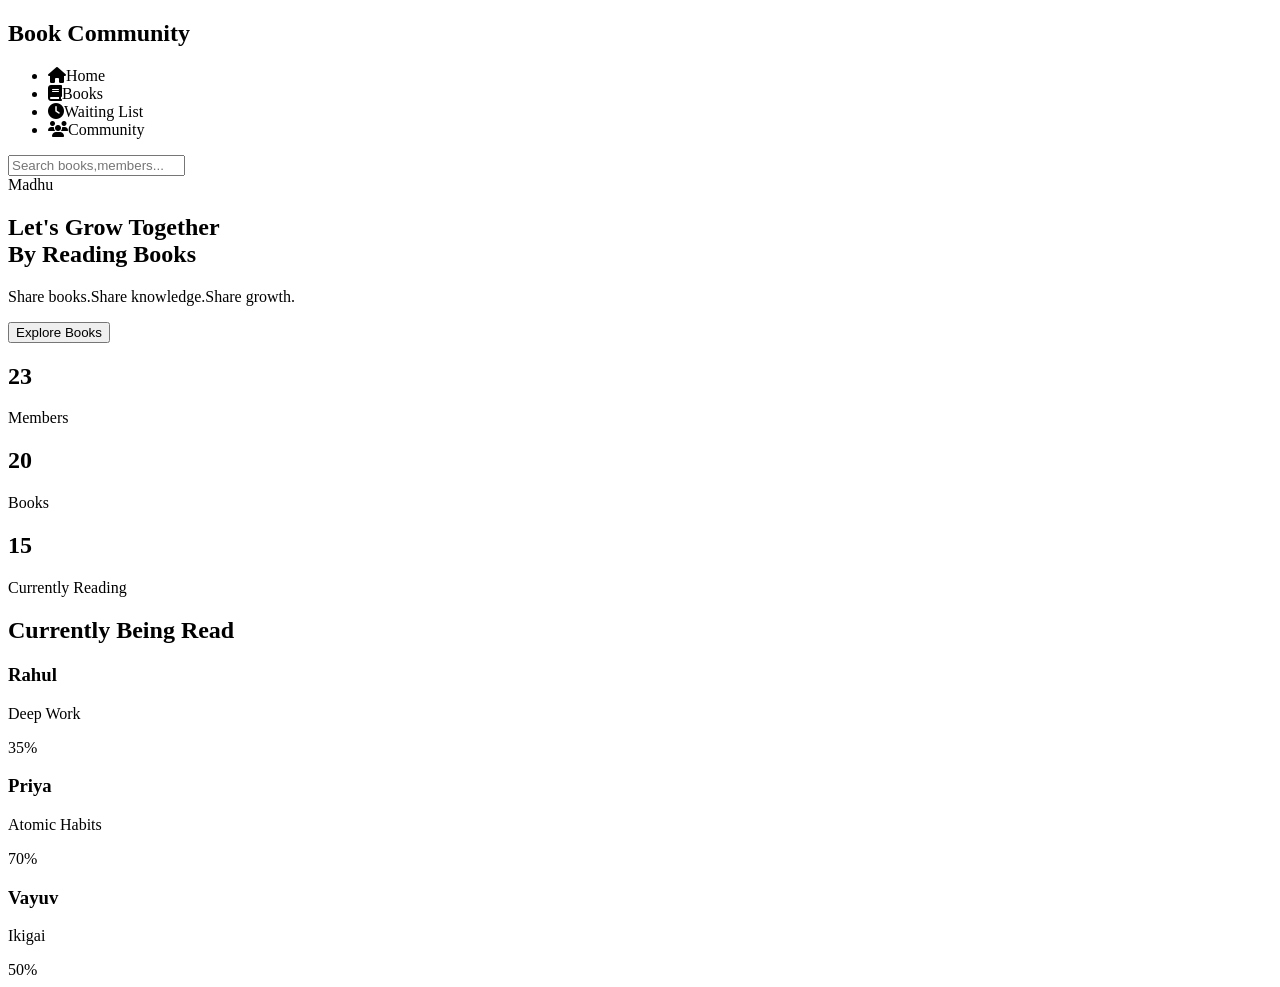
==== index.html @ ecc9fb49 "completed Books page" ====
<!DOCTYPE html>
<html lang="en">
<head>
    <meta charset="UTF-8">
    <meta name="viewport" content="width=device-width, initial-scale=1.0">
    <title>Let's Grow together By reading books</title>
    <link rel="stylesheet" href="home.css">
    <!-- Front awesome icons -->
     <link rel="stylesheet" href="https://cdnjs.cloudflare.com/ajax/libs/font-awesome/6.5.1/css/all.min.css">
</head>
<body>
    <!--sidebar-->
    <div class="sidebar">
        <h2>Book Community</h2>
        <ul>
            <li><i class="fa-solid fa-house"></i>Home</li>
            <li><i class="fa-solid fa-book"></i>Books</li>
            <li><i class="fa-solid fa-clock"></i>Waiting List</li>
            <li><i class="fa-solid fa-users"></i>Community</li>
        </ul>
        </div>

    <!-- Main content -->
     <div class="main">
        <!--Navbar-->
        <div class="navbar"><input type="text" placeholder="Search books,members...">
            <div class="profile">Madhu</div>
            </div>
        <!--Hero section-->
        <section class="hero">
            <h1>Let's Grow Together<br>By Reading Books</h1>
            <p>Share books.Share knowledge.Share growth.</p>
            <button>Explore Books</button>
        </section>

        <!--Statistics-->
        <section class="stats">
            <div class="card">
                <h2>23</h2>
                <p>Members</p>
            </div>

           <div class="card">
                <h2>20</h2>
                <p>Books</p>
            </div> 

            <div class="card">
                <h2>15</h2>
                <p>Currently Reading</p>
            </div>

            </section>

            <!--Currently being read section-->
            <section class="reading-section">
             <h2>Currently Being Read</h2>
             <div class="reading-cards">
                <div class="reader-card">
                    <h3>Rahul</h3>
                    <p>Deep Work</p>
                    <div class="progress-bar">
                        <div class="progress" style="width:35%;"></div>
                        </div>
                        
                    <span>35%</span>
                </div>

                <div class="reader-card">
                    <h3>Priya</h3>
                    <p>Atomic Habits</p>
                    <div class="progress-bar">
                        <div class="progress" style="width:70%;"></div>
                        </div>
                        
                    <span>70%</span>
                </div>

                <div class="reader-card">
                    <h3>Vayuv</h3>
                    <p>Ikigai</p>
                    <div class="progress-bar">
                        <div class="progress" style="width:50%;"></div>
                        </div>
                        
                    <span>50%</span>
                </div>

             </div>
            </section>


    </div>    
</body>
</html>
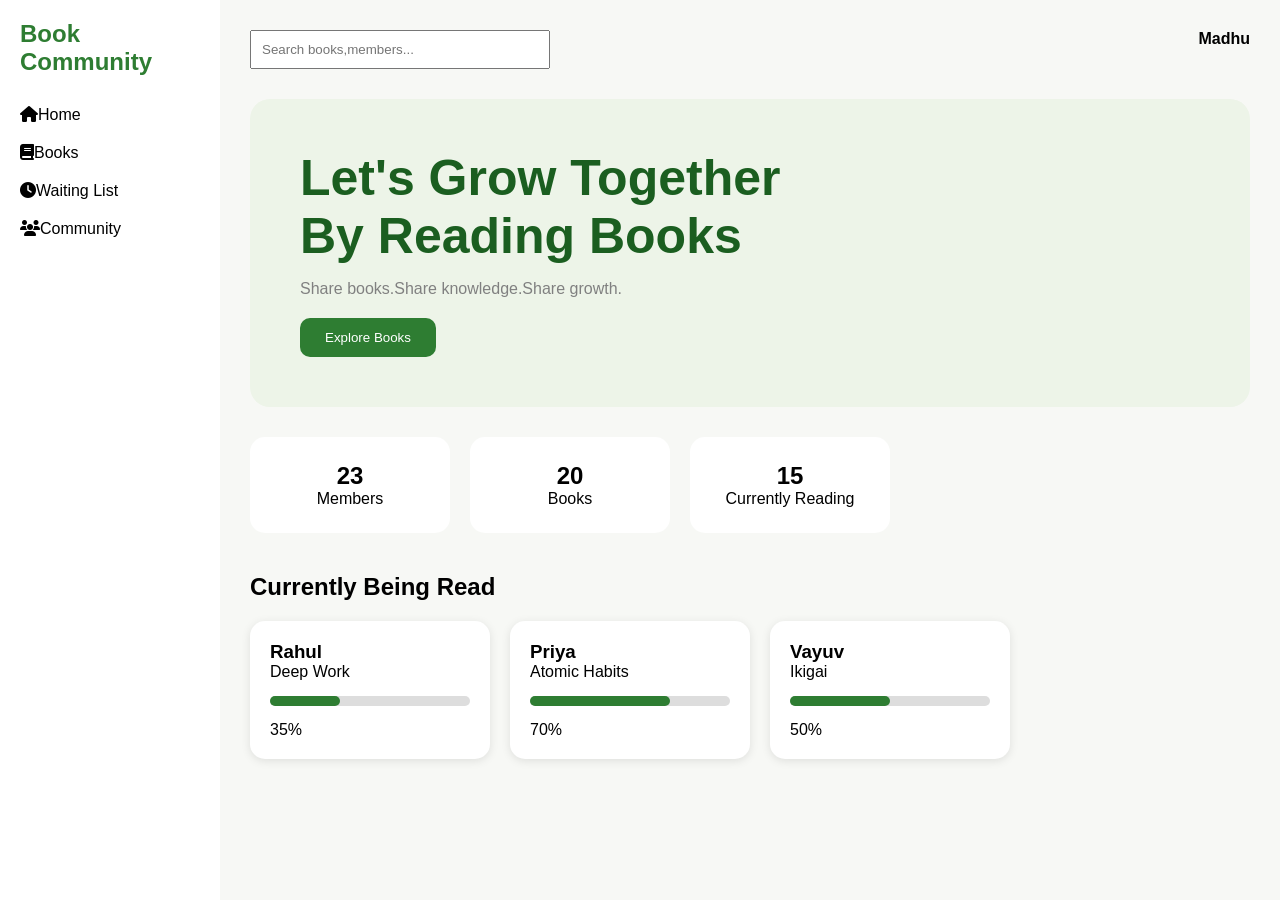
==== commit b814f73c: "Completed book deatails page UI" ====
--- a/index.html
+++ b/index.html
@@ -4,7 +4,7 @@
     <meta charset="UTF-8">
     <meta name="viewport" content="width=device-width, initial-scale=1.0">
     <title>Let's Grow together By reading books</title>
-    <link rel="stylesheet" href="home.css">
+    <link rel="stylesheet" href="css/home.css">
     <!-- Front awesome icons -->
      <link rel="stylesheet" href="https://cdnjs.cloudflare.com/ajax/libs/font-awesome/6.5.1/css/all.min.css">
 </head>
--- a/css/home.css
+++ b/css/home.css
@@ -0,0 +1,109 @@
+*{
+    margin:0;
+    padding:0;
+    box-sizing:border-box;
+    font-family:sans-serif;
+}
+body{
+    display:flex;
+    background:#f7f8f5;
+}
+/* side bar  */
+.sidebar{
+   width:220px;
+   height:100vh;
+   background:white;
+   padding:20px;
+}
+.sidebar h2{
+    color:#2e7d32;
+    margin-bottom:30px;
+}
+.sidebar ul{
+    list-style:none;
+}
+.sidebar li{
+    margin:20px 0;
+    cursor:pointer;
+}
+
+/* Main */
+.main{
+    flex:1;
+    padding:30px;
+}
+/* Navbar */
+.navbar{
+    display:flex;
+    justify-content:space-between;
+    margin-bottom:30px;
+}
+.navbar input{
+    width:300px;
+    padding:10px;
+}
+.profile{
+    font-weight:bold;
+}
+/*Hero*/
+.hero{
+    background:#edf4e8;
+    padding:50px;
+    border-radius:20px;
+}
+.hero h1{
+    color:#1b5e20;
+    font-size:50px;
+}
+.hero p{
+    margin-top:15px;
+    color:gray;
+}
+.hero button{
+    margin-top:20px;
+    padding:12px 25px;
+    border:none;
+    background:#2e7d32;
+    color:white;
+    border-radius:10px;
+}
+
+/*stats*/
+.stats{
+    display:flex;
+    gap:20px;
+    margin-top:30px;
+}
+.card{
+    background:white;
+    width:200px;
+    padding:25px;
+    border-radius:15px;
+    text-align:center;
+}
+.reading-section{
+    margin-top:40px;
+}
+.reading-cards{
+    display:flex;
+    gap:20px;
+    margin-top:20px;
+}
+.reader-card{
+    background:white;
+    padding:20px;
+    border-radius:15px;
+    box-shadow:0 2px 10px rgba(0,0,0,0.1);
+}
+.progress-bar{
+    width:200px;
+    height:10px;
+    background:#ddd;
+    border-radius:20px;
+    margin:15px 0;
+}
+.progress{
+    height:10px;
+    background:#2e7d32;
+    border-radius:20px;
+}
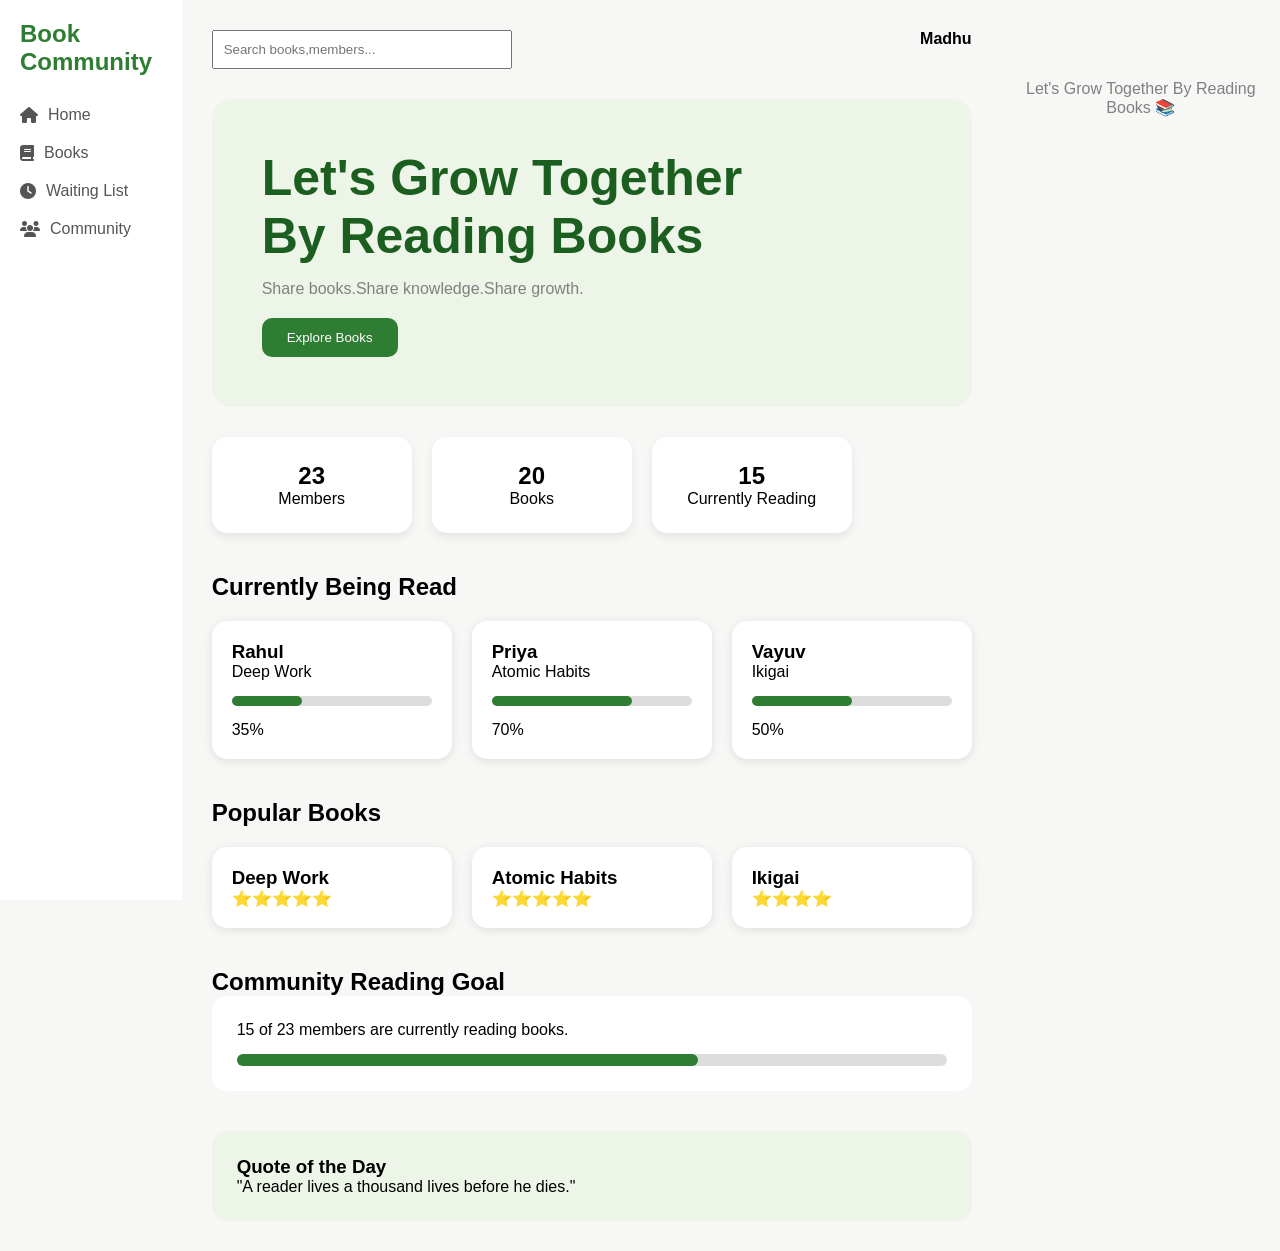
==== commit 28f561df: "Merge pull request #8 from madhavilenka28/modifications added modifications to the pages" ====
--- a/index.html
+++ b/index.html
@@ -89,7 +89,74 @@
              </div>
             </section>
 
+<!--popular books section-->
+<section class="popular-books">
 
-    </div>    
+<h2>Popular Books</h2>
+
+<div class="book-cards">
+
+<div class="book-card">
+<h3>Deep Work</h3>
+<p>⭐⭐⭐⭐⭐</p>
+</div>
+
+<div class="book-card">
+<h3>Atomic Habits</h3>
+<p>⭐⭐⭐⭐⭐</p>
+</div>
+
+<div class="book-card">
+<h3>Ikigai</h3>
+<p>⭐⭐⭐⭐</p>
+</div>
+
+</div>
+
+</section>
+
+<!--Goal-section-->
+
+<section class="goal-section">
+
+<h2>Community Reading Goal</h2>
+
+<div class="goal-card">
+
+<p>15 of 23 members are currently reading books.</p>
+
+<div class="goal-bar">
+<div class="goal-progress"></div>
+</div>
+
+</div>
+
+</section>
+
+<!--Quote section-->
+
+<section class="quote-section">
+
+<div class="quote-card">
+
+<h3>Quote of the Day</h3>
+
+<p>
+"A reader lives a thousand lives before he dies."
+</p>
+
+</div>
+
+</section>
+    </div>  
+
+    <!--footer section-->
+    <footer>
+
+<p>
+Let's Grow Together By Reading Books 📚
+</p>
+
+</footer>  
 </body>
 </html>
--- a/css/home.css
+++ b/css/home.css
@@ -25,6 +25,13 @@
 .sidebar li{
     margin:20px 0;
     cursor:pointer;
+    display:flex;
+    align-items:center;
+    gap:10px;
+    color:#555;
+}
+.sidebar li:hover{
+    color:#2e7d32;
 }
 
 /* Main */
@@ -80,6 +87,11 @@
     padding:25px;
     border-radius:15px;
     text-align:center;
+    box-shadow:0 4px 10px rgba(0,0,0,0.08);
+    transition:0.3s;
+}
+.card:hover{
+    transform:translateY(-5px);
 }
 .reading-section{
     margin-top:40px;
@@ -94,6 +106,7 @@
     padding:20px;
     border-radius:15px;
     box-shadow:0 2px 10px rgba(0,0,0,0.1);
+    flex:1;
 }
 .progress-bar{
     width:200px;
@@ -107,3 +120,59 @@
     background:#2e7d32;
     border-radius:20px;
 }
+.popular-books{
+    margin-top:40px;
+}
+
+.book-cards{
+    display:flex;
+    gap:20px;
+    margin-top:20px;
+}
+
+.book-card{
+    flex:1;
+    background:white;
+    padding:20px;
+    border-radius:15px;
+    box-shadow:0 2px 10px rgba(0,0,0,0.1);
+}
+.goal-section{
+    margin-top:40px;
+}
+
+.goal-card{
+    background:white;
+    padding:25px;
+    border-radius:15px;
+}
+
+.goal-bar{
+    width:100%;
+    height:12px;
+    background:#ddd;
+    border-radius:20px;
+    margin-top:15px;
+}
+
+.goal-progress{
+    width:65%;
+    height:12px;
+    background:#2e7d32;
+    border-radius:20px;
+}
+.quote-section{
+    margin-top:40px;
+}
+
+.quote-card{
+    background:#edf4e8;
+    padding:25px;
+    border-radius:15px;
+}
+footer{
+    text-align:center;
+    margin-top:60px;
+    padding:20px;
+    color:gray;
+}
